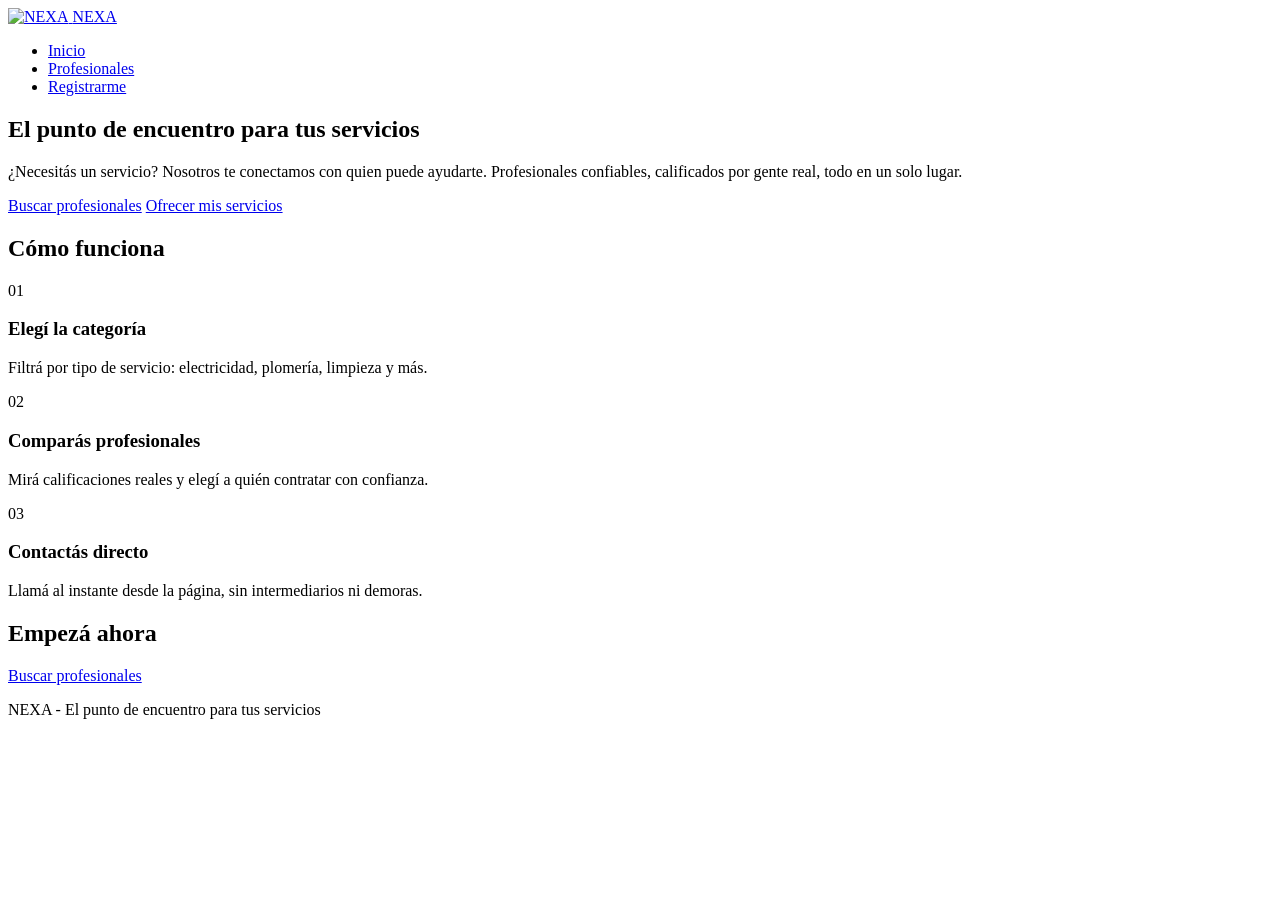
==== index.html @ 409a2b12 "Se agrego el html del inicio" ====
<!DOCTYPE html>
<html lang="es">
<head>
  <meta charset="UTF-8">
  <meta name="viewport" content="width=device-width, initial-scale=1.0">
  <title>NEXA - El punto de encuentro para tus servicios</title>
  <link rel="stylesheet" href="css/index.css">
</head>
<body>
  <header>
    <nav>
      <a href="index.html" class="logo">
        <img src="assets/logo.png" alt="NEXA">
        <span>NEXA</span>
      </a>
      <ul>
        <li><a href="index.html">Inicio</a></li>
        <li><a href="proveedores.html">Profesionales</a></li>
        <li><a href="registro.html" class="botonNav">Registrarme</a></li>
      </ul>
    </nav>
  </header>

  <main>
    <section class="hero">
      <div class="heroTexto">
        <h1>El punto de encuentro para tus servicios</h1>
        <p>
          ¿Necesitás un servicio? Nosotros te conectamos con quien puede ayudarte.
          Profesionales confiables, calificados por gente real, todo en un solo lugar.
        </p>
        <div class="botonesHero">
          <a href="proveedores.html" class="botonPrimario">Buscar profesionales</a>
          <a href="registro.html" class="botonSecundario">Ofrecer mis servicios</a>
        </div>
      </div>
    </section>

    <section class="comoFunciona">
      <h2>Cómo funciona</h2>
      <div class="pasos">
        <div class="paso">
          <span class="numeroPaso">01</span>
          <h3>Elegí la categoría</h3>
          <p>Filtrá por tipo de servicio: electricidad, plomería, limpieza y más.</p>
        </div>
        <div class="paso">
          <span class="numeroPaso">02</span>
          <h3>Comparás profesionales</h3>
          <p>Mirá calificaciones reales y elegí a quién contratar con confianza.</p>
        </div>
        <div class="paso">
          <span class="numeroPaso">03</span>
          <h3>Contactás directo</h3>
          <p>Llamá al instante desde la página, sin intermediarios ni demoras.</p>
        </div>
      </div>
    </section>

    <section class="ctaFinal">
      <h2>Empezá ahora</h2>
      <a href="proveedores.html" class="botonPrimario">Buscar profesionales</a>
    </section>
  </main>

  <footer>
    <p>NEXA - El punto de encuentro para tus servicios</p>
  </footer>
</body>
</html>
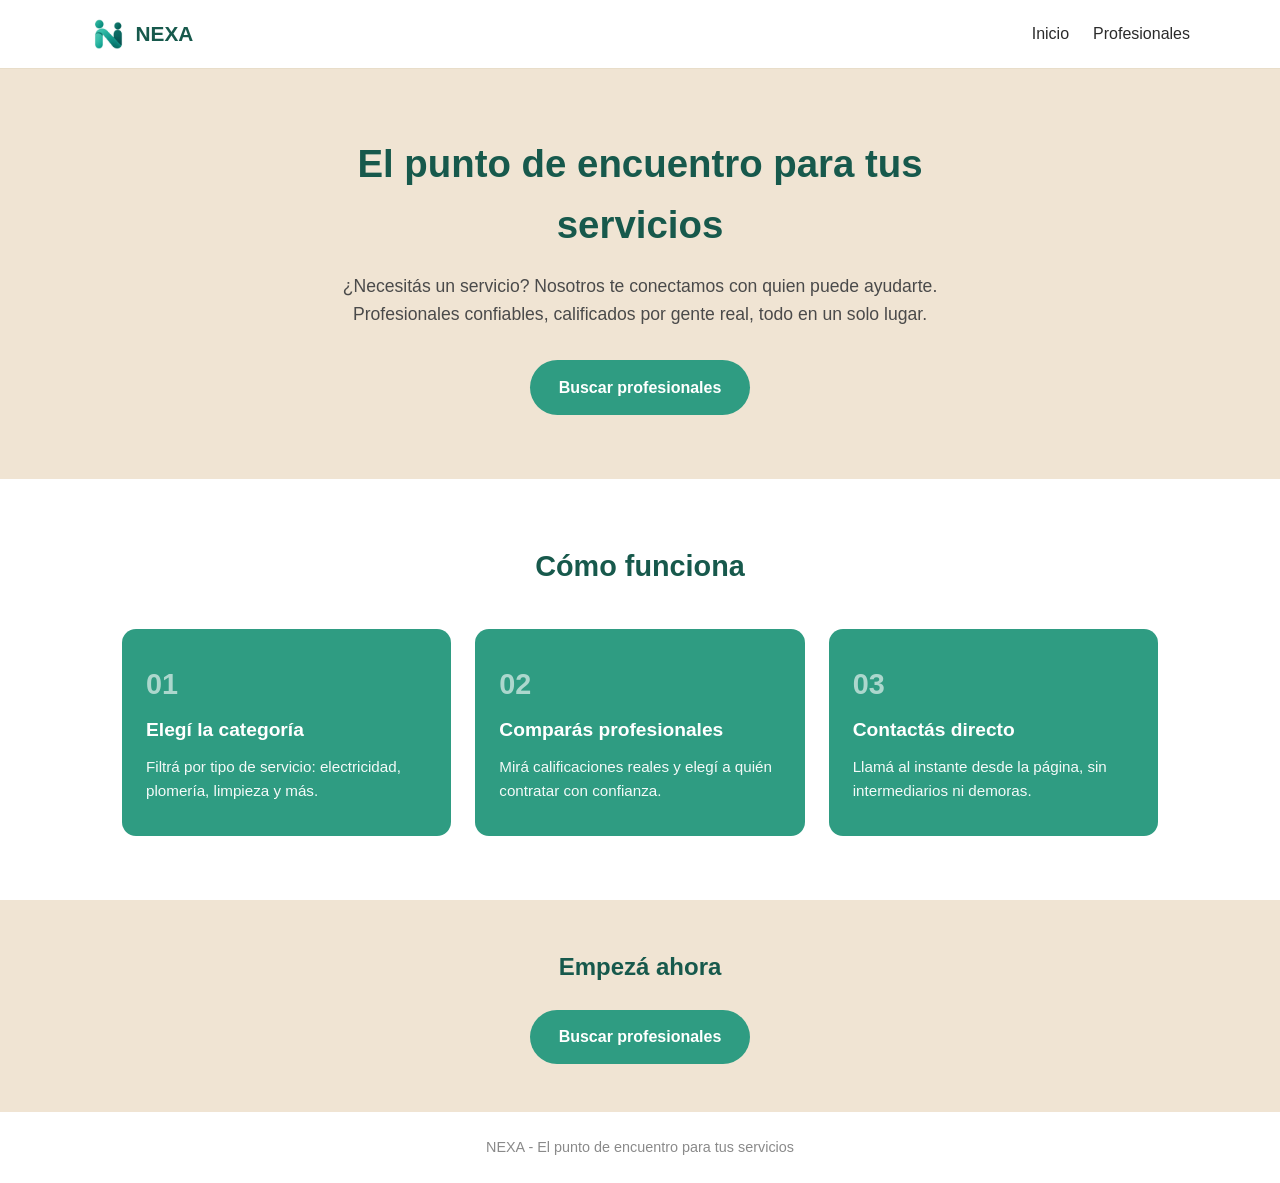
==== commit 23769e5a: "Se elimino boton para registrarse" ====
--- a/index.html
+++ b/index.html
@@ -16,7 +16,6 @@
       <ul>
         <li><a href="index.html">Inicio</a></li>
         <li><a href="proveedores.html">Profesionales</a></li>
-        <li><a href="registro.html" class="botonNav">Registrarme</a></li>
       </ul>
     </nav>
   </header>
@@ -31,7 +30,6 @@
         </p>
         <div class="botonesHero">
           <a href="proveedores.html" class="botonPrimario">Buscar profesionales</a>
-          <a href="registro.html" class="botonSecundario">Ofrecer mis servicios</a>
         </div>
       </div>
     </section>
--- a/css/index.css
+++ b/css/index.css
@@ -0,0 +1,200 @@
+* {
+  margin: 0;
+  padding: 0;
+  box-sizing: border-box;
+}
+
+body {
+  font-family: "Segoe UI", Arial, sans-serif;
+  color: #2b2b2b;
+  background-color: #ffffff;
+  line-height: 1.6;
+}
+
+header {
+  background-color: #ffffff;
+  border-bottom: 1px solid #e8ddc9;
+  padding: 1rem 2rem;
+}
+
+header nav {
+  display: flex;
+  justify-content: space-between;
+  align-items: center;
+  max-width: 1100px;
+  margin: 0 auto;
+}
+
+.logo {
+  display: flex;
+  align-items: center;
+  gap: 0.6rem;
+  text-decoration: none;
+}
+
+.logo img {
+  width: 36px;
+  height: 36px;
+}
+
+.logo span {
+  font-size: 1.3rem;
+  font-weight: bold;
+  color: #17594c;
+}
+
+header nav ul {
+  display: flex;
+  align-items: center;
+  list-style: none;
+  gap: 1.5rem;
+}
+
+header nav ul a {
+  color: #2b2b2b;
+  text-decoration: none;
+  font-weight: 500;
+}
+
+header nav ul a:hover,
+header nav ul a:focus {
+  color: #2f9c82;
+}
+
+.botonNav {
+  background-color: #2f9c82;
+  color: #ffffff !important;
+  padding: 0.5rem 1.2rem;
+  border-radius: 20px;
+}
+
+.botonNav:hover,
+.botonNav:focus {
+  background-color: #17594c;
+  color: #ffffff !important;
+}
+
+.hero {
+  background-color: #f0e4d3;
+  padding: 4rem 2rem;
+}
+
+.heroTexto {
+  max-width: 700px;
+  margin: 0 auto;
+  text-align: center;
+}
+
+.hero h1 {
+  font-size: 2.4rem;
+  color: #17594c;
+  margin-bottom: 1rem;
+}
+
+.hero p {
+  color: #4a4a4a;
+  margin-bottom: 2rem;
+  font-size: 1.1rem;
+}
+
+.botonesHero {
+  display: flex;
+  justify-content: center;
+  gap: 1rem;
+  flex-wrap: wrap;
+}
+
+.botonPrimario {
+  display: inline-block;
+  background-color: #2f9c82;
+  color: #ffffff;
+  text-decoration: none;
+  padding: 0.9rem 1.8rem;
+  border-radius: 30px;
+  font-weight: 600;
+}
+
+.botonPrimario:hover,
+.botonPrimario:focus {
+  background-color: #17594c;
+}
+
+.botonSecundario {
+  display: inline-block;
+  background-color: transparent;
+  color: #17594c;
+  text-decoration: none;
+  padding: 0.9rem 1.8rem;
+  border-radius: 30px;
+  font-weight: 600;
+  border: 2px solid #17594c;
+}
+
+.botonSecundario:hover,
+.botonSecundario:focus {
+  background-color: #17594c;
+  color: #ffffff;
+}
+
+.comoFunciona {
+  max-width: 1100px;
+  margin: 0 auto;
+  padding: 4rem 2rem;
+  text-align: center;
+}
+
+.comoFunciona h2 {
+  color: #17594c;
+  font-size: 1.8rem;
+  margin-bottom: 2.5rem;
+}
+
+.pasos {
+  display: grid;
+  grid-template-columns: repeat(auto-fit, minmax(240px, 1fr));
+  gap: 1.5rem;
+}
+
+.paso {
+  background-color: #2f9c82;
+  color: #ffffff;
+  border-radius: 14px;
+  padding: 2rem 1.5rem;
+  text-align: left;
+}
+
+.numeroPaso {
+  display: block;
+  font-size: 1.8rem;
+  font-weight: bold;
+  opacity: 0.6;
+  margin-bottom: 0.5rem;
+}
+
+.paso h3 {
+  margin-bottom: 0.6rem;
+  font-size: 1.2rem;
+}
+
+.paso p {
+  font-size: 0.95rem;
+  opacity: 0.95;
+}
+
+.ctaFinal {
+  background-color: #f0e4d3;
+  text-align: center;
+  padding: 3rem 2rem;
+}
+
+.ctaFinal h2 {
+  color: #17594c;
+  margin-bottom: 1.5rem;
+}
+
+footer {
+  text-align: center;
+  padding: 1.5rem;
+  color: #8a8a8a;
+  font-size: 0.9rem;
+}
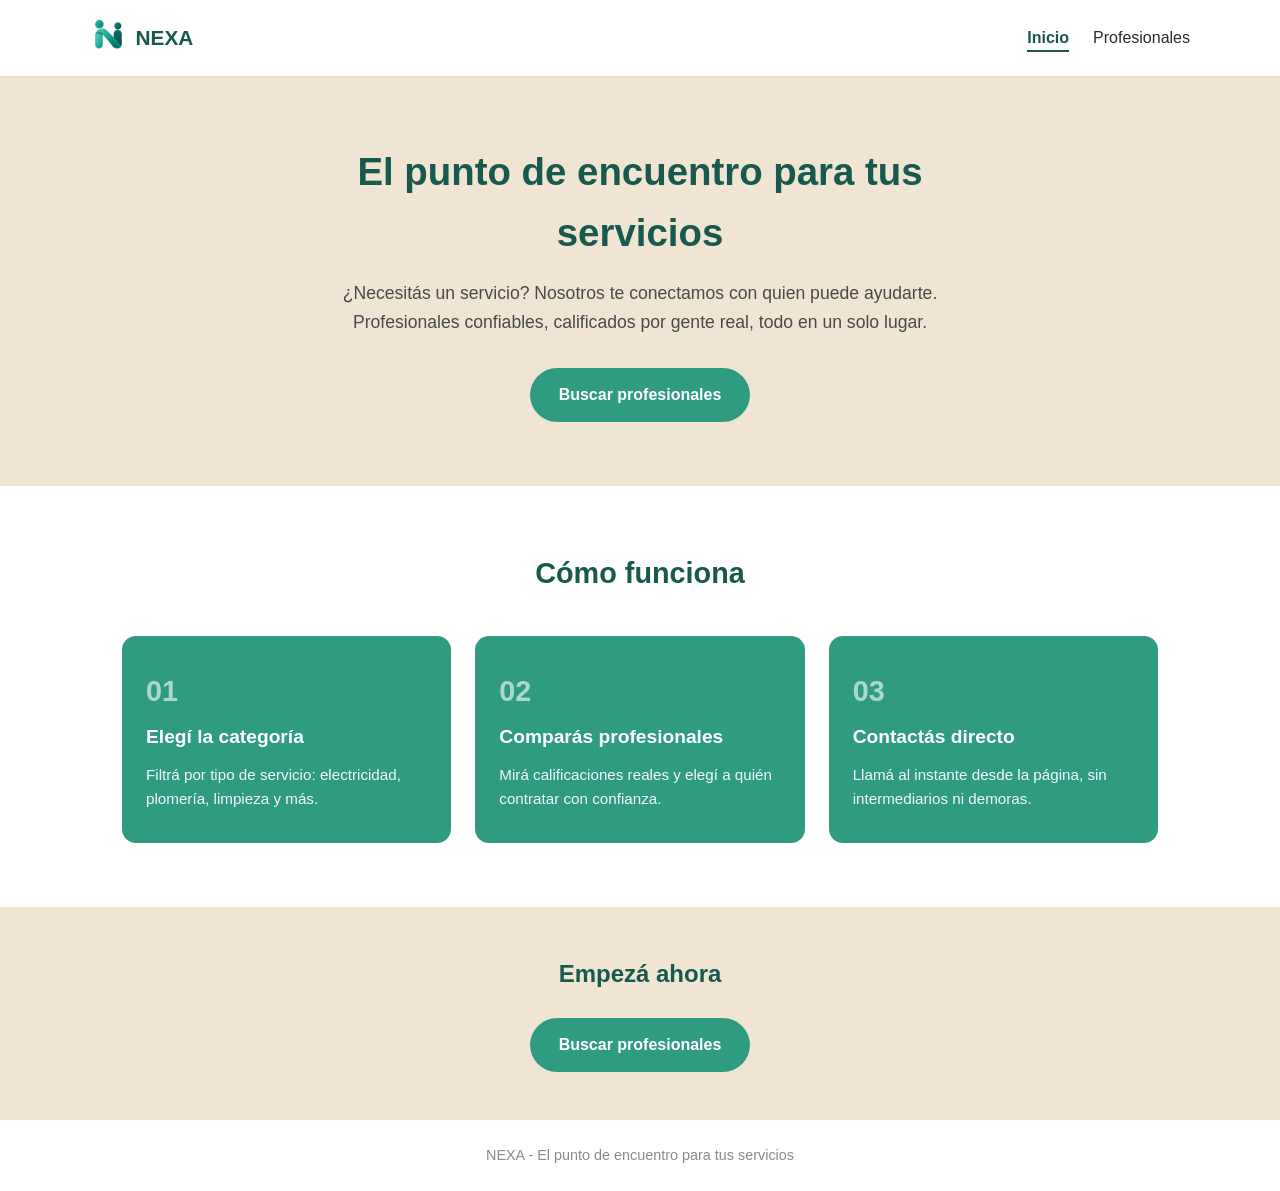
==== commit 3cd9bce4: "Se elimino la etiqueta img y se agrego la etiqueta picture" ====
--- a/index.html
+++ b/index.html
@@ -10,11 +10,14 @@
   <header>
     <nav>
       <a href="index.html" class="logo">
-        <img src="assets/logo.png" alt="NEXA">
+        <picture>
+          <source srcset="assets/logo.webp" type="image/webp">
+          <img src="assets/logo.png" alt="Logo" width="45" height="45">
+        </picture>
         <span>NEXA</span>
       </a>
       <ul>
-        <li><a href="index.html">Inicio</a></li>
+        <li><a href="index.html" class="activo">Inicio</a></li>
         <li><a href="proveedores.html">Profesionales</a></li>
       </ul>
     </nav>
--- a/css/index.css
+++ b/css/index.css
@@ -61,17 +61,11 @@
   color: #2f9c82;
 }
 
-.botonNav {
-  background-color: #2f9c82;
-  color: #ffffff !important;
-  padding: 0.5rem 1.2rem;
-  border-radius: 20px;
-}
-
-.botonNav:hover,
-.botonNav:focus {
-  background-color: #17594c;
-  color: #ffffff !important;
+.activo {
+  color: #17594c;
+  font-weight: 700;
+  border-bottom: 2px solid #17594c;
+  padding-bottom: 4px;
 }
 
 .hero {
@@ -117,23 +111,6 @@
 .botonPrimario:hover,
 .botonPrimario:focus {
   background-color: #17594c;
-}
-
-.botonSecundario {
-  display: inline-block;
-  background-color: transparent;
-  color: #17594c;
-  text-decoration: none;
-  padding: 0.9rem 1.8rem;
-  border-radius: 30px;
-  font-weight: 600;
-  border: 2px solid #17594c;
-}
-
-.botonSecundario:hover,
-.botonSecundario:focus {
-  background-color: #17594c;
-  color: #ffffff;
 }
 
 .comoFunciona {
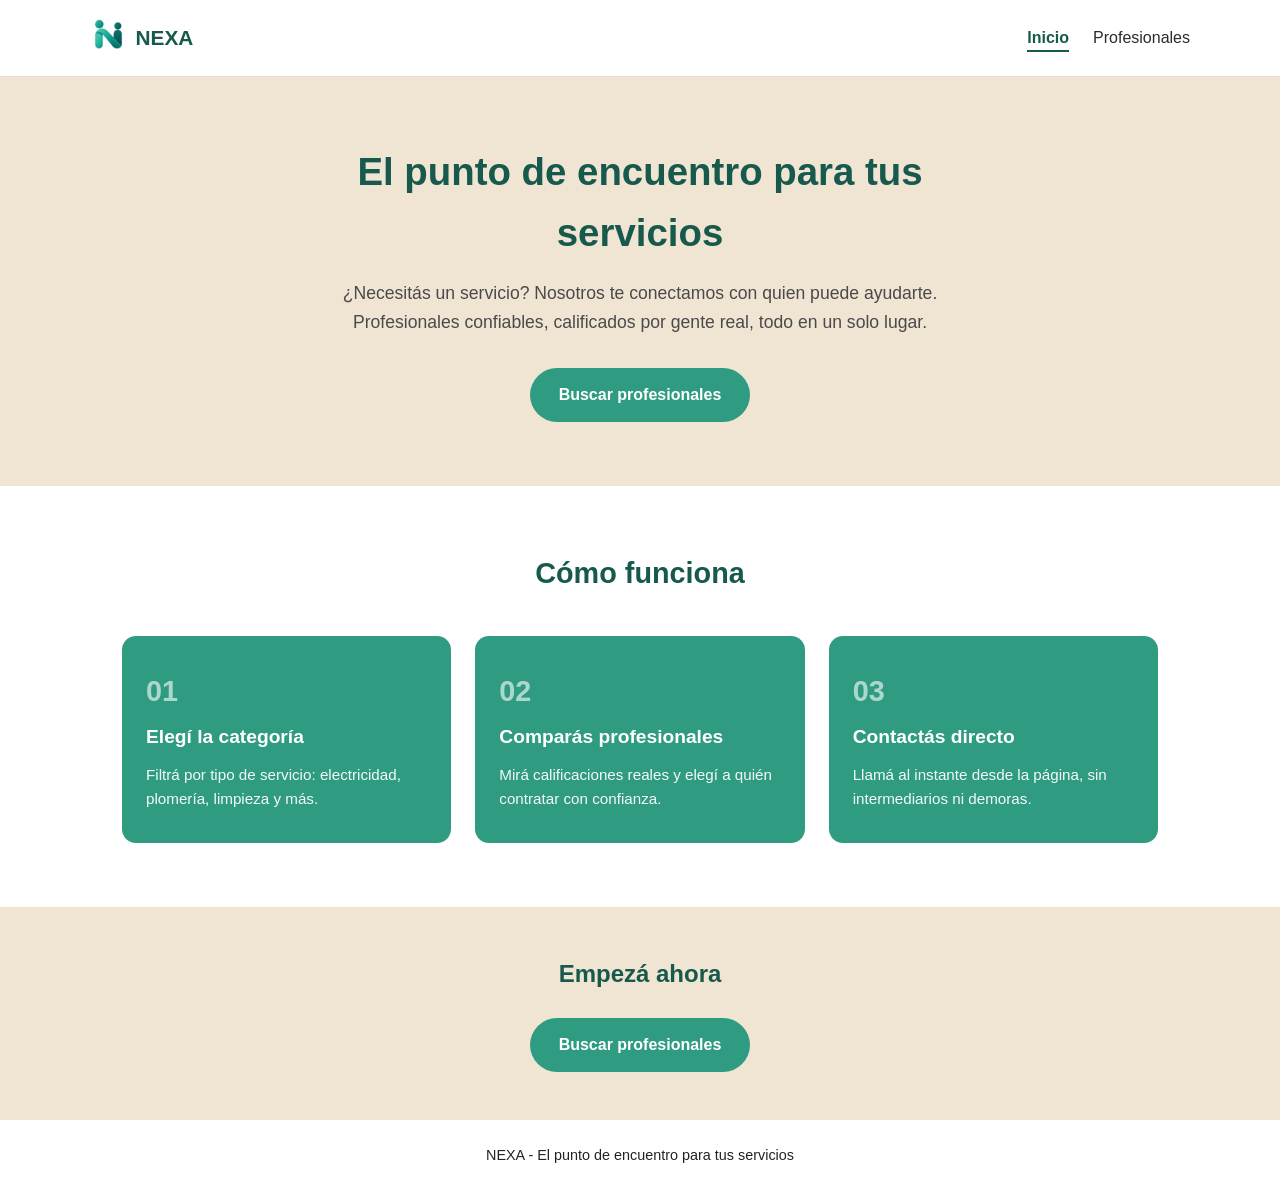
==== commit bc9eed28: "Se agrego favicon" ====
--- a/index.html
+++ b/index.html
@@ -4,6 +4,7 @@
   <meta charset="UTF-8">
   <meta name="viewport" content="width=device-width, initial-scale=1.0">
   <title>NEXA - El punto de encuentro para tus servicios</title>
+  <link rel="icon" href="assets/logo.webp" type="image/webp">
   <link rel="stylesheet" href="css/index.css">
 </head>
 <body>
--- a/css/index.css
+++ b/css/index.css
@@ -172,6 +172,6 @@
 footer {
   text-align: center;
   padding: 1.5rem;
-  color: #8a8a8a;
+  color: #232323;
   font-size: 0.9rem;
 }
